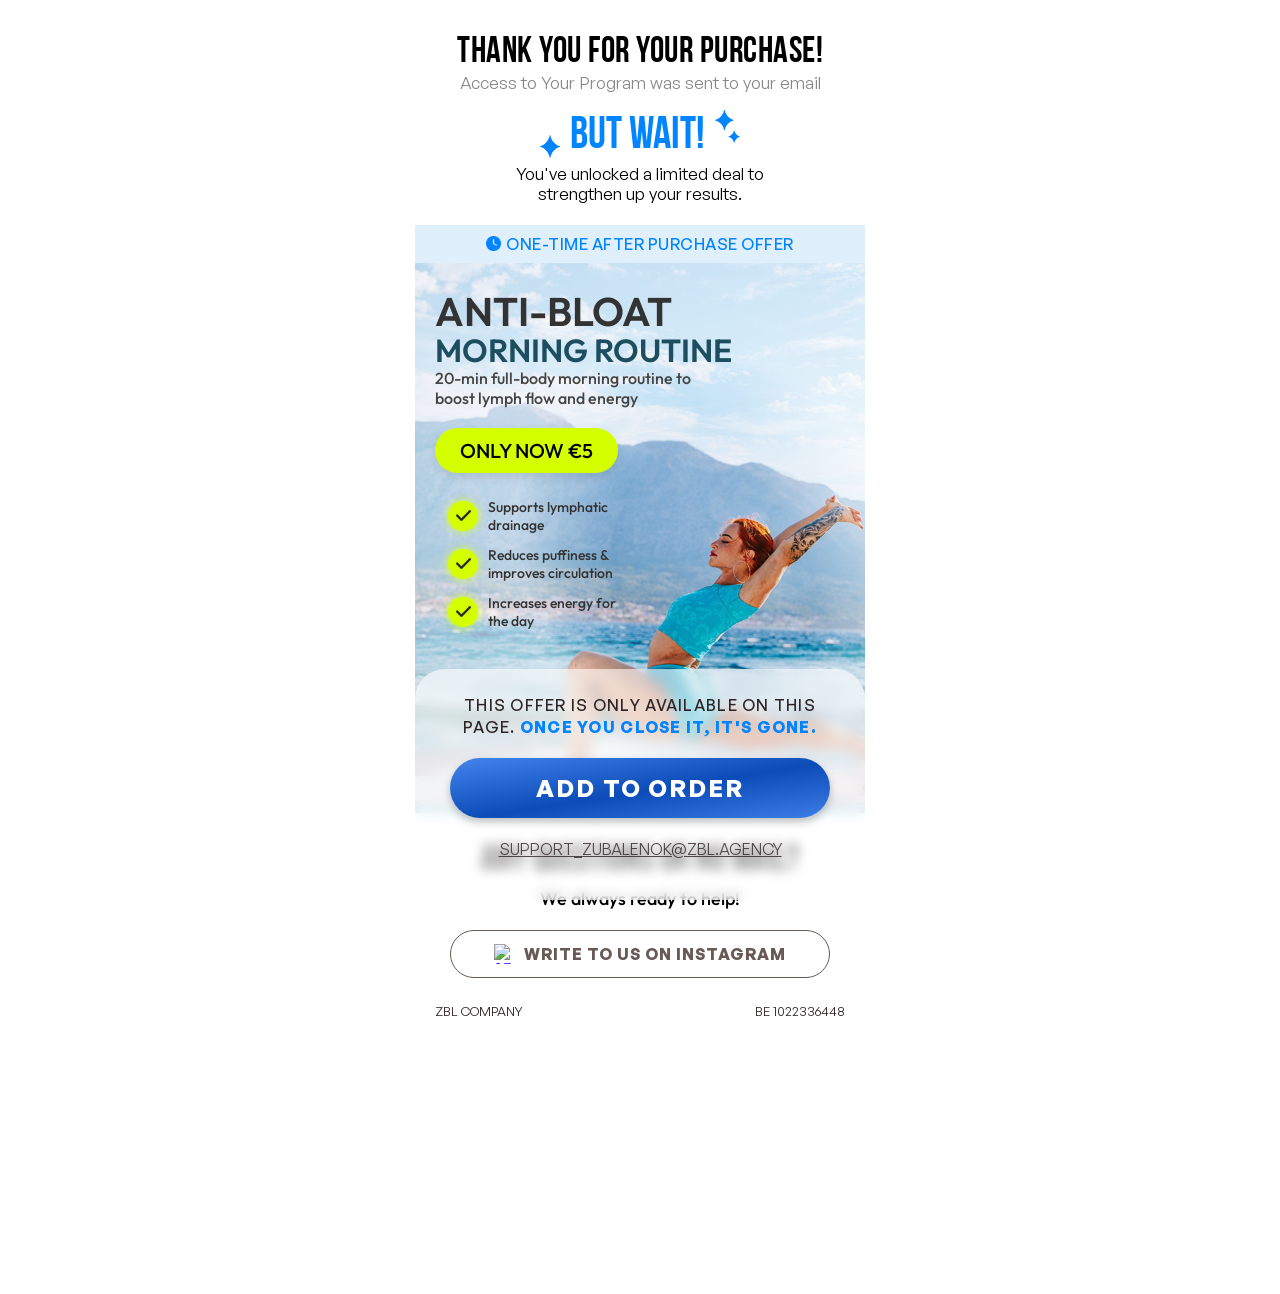
==== thankyoupage/index.html @ 268b9fd2 "first commit" ====
<!--https://zubalenok.online/shop/item/12729-->

<!DOCTYPE html>
<html lang="uk">
<head>

    <!-- Google tag (gtag.js) -->
    <!-- Google tag (gtag.js) -->
    <script async src="https://www.googletagmanager.com/gtag/js?id=G-XDG81WKR47"></script>
    <script>
        window.dataLayer = window.dataLayer || [];
        function gtag(){dataLayer.push(arguments);}
        gtag('js', new Date());

        gtag('config', 'G-XDG81WKR47');
    </script>
    <script>
        gtag('event', 'purchase', {
            transaction_id: 'T0001',
            value: 49.00,
            currency: 'EUR',
            items: [
                {
                    item_id: 'Summer',
                    item_name: 'Summer',
                    price: 49.00,
                    quantity: 1
                }
            ]
        });
    </script>


    <meta charset="UTF-8">
    <meta name="viewport" content="width=device-width, initial-scale=1.0">
    <title>THANK YOU</title>
    <link rel="stylesheet" href="css/fonts.css">
    <link rel="stylesheet" href="css/style.css">
    <link href="https://fonts.googleapis.com/css2?family=Inter:wght@400;700;900&display=swap" rel="stylesheet">
<style>

    .header {
        padding: 20px 10px 5px 10px;
    }
    @font-face {
        font-family: 'Outfit-Medium';
        src: url('./fonts/Outfit-Medium.ttf?v=2') format('truetype');
        font-style: normal;
        font-weight: 100 900;
    }
    @font-face {
        font-family: 'Outfit-Bold';
        src: url('./fonts/Outfit-SemiBold.ttf?v=2') format('truetype');
        font-style: normal;
        font-weight: 100 900;
    }

    @font-face {
        font-family: 'General-Sans';
        src: url('./fonts/GeneralSans-Variable.ttf?v=2') format('truetype');
        font-style: normal;
        font-weight: 100 900;
    }
    .urgency-text{
        font-size: 16px;
        font-weight: 500;
        letter-spacing: 0.08em;
        font-family: 'General-Sans', sans-serif !important;
        color: #2E2325;
    }
    .support-link{
        color: #2E2325;
    }

    .main-title{
        font-family: 'Outfit-Bold' !important;
        font-weight: 800;
        font-size: 40px;
        line-height: 90%;
    }
    .main-title span {
        font-family: 'Outfit-Bold' !important;
        font-weight: 500;
        font-size: 32px;
    }

    .urgency-text span{
        font-weight: 700;

    }

    .wait-badge{
        font-family: 'Bebas Neue';
        font-weight: 600;
        padding-top: 20px;
    }

    .add-btn {
        font-family: 'General-Sans', sans-serif !important;
    }
    .add-btn {
        width: 100%;
        max-width: 380px;
        margin: 0 auto 20px auto;
        padding: 14px;
        font-weight: 700;
        font-size: 24px;
        letter-spacing: 0.08em;
    }
    .add-btn{
        box-shadow: 0 4px 8px 0 rgba(0, 0, 0, 0.25);
        background: linear-gradient(171deg, #5797FF -18.27%, #0B4CB8 53.27%, #5797FF 124.81%);
        border-radius: 100px;
    }
    .support-link{
        font-size: 16px;
        font-family: 'General-Sans', sans-serif !important;
    }

    .footer {
        padding: 25px 20px 40px 20px;
        margin: 0 !important;
        background: #ffffff93;
        position: fixed;
        bottom: 0;
        max-width: 450px;
        width: 100%;
    }

    .header h1{
        font-family: 'Bebas Neue' !important;
        font-size: 36px;
        margin-top: 15px;
    }

    .deal-text{
        font-size: 17px;
        font-family: 'General-Sans', sans-serif !important;
    }

    .subtitle {
        color: #888;
        font-size: 17px;
        margin-bottom: 0px;
        font-family: 'General-Sans' !important;
    }

    .timer-bar{
        font-size: 16px;
        font-weight: 500;
        font-family: 'General-Sans' !important;
    }


.card {
    width: 100%;
    height: 230px; /* Приблизна пропорція з картинки */
    background-color: #fff;
    color: #ffffff;
    margin: 0 0 211px 0;
    padding: 30px 20px 240px 20px;
    box-sizing: border-box;
    display: flex;
    flex-direction: column;
    justify-content: space-between;
    align-items: center;
    text-align: center;
}

/* Заголовки */
h1 {
    font-family: 'Oswald', sans-serif; /* Вузький жирний шрифт */
    font-size: 32px;
    margin: 0;
    letter-spacing: 0.5px;
    text-transform: uppercase;
}

.card .subtitle {
    font-size: 18px;
    font-weight: 300;
    color: #000;
    font-family: 'Outfit-Medium' !important;
    margin: 8px 0 0 0;
}

footer{
    font-family: 'Outfit-Medium' !important;
}

/* Кнопка Instagram */
.instagram-btn {
    display: flex;
    align-items: center;
    justify-content: center;
    width: 100%;
    max-width: 380px;
    border: 1.5px solid #695A56; /* Колір рамки як на фото */
    border-radius: 50px;
    padding: 12px 0;
    margin-top: 20px;
    margin-bottom: 15px;
    text-decoration: none;
    transition: background 0.3s;
}

.instagram-btn:hover {
    background-color: rgba(217, 142, 94, 0.1);
}

.ig-icon {
    width: 20px;
    height: 20px;
    margin-right: 10px;
}
.description{
    font-family: 'Outfit-Medium' !important;
    margin: 0 0 20px 0;
}

.price-tag,
.benefits-list li{
    font-family: 'Outfit-Medium' !important;
}

.instagram-btn span {
    color: #695A56;
    font-weight: bold;
    font-size: 16px;
    letter-spacing: 1px;
    font-family: 'General-Sans';
}

/* Футер */
.card_footer {
    width: 100%;
    display: flex;
    justify-content: space-between;
    font-size: 13px;
    color: #2E2325; /* Сірий колір тексту внизу */
    margin-top: 10px;
    font-family: 'General-Sans' !important;
    font-weight: 400;
}

.company-name {
    text-transform: uppercase;
}

.card header h1{
    font-family: 'Bebas Neue' !important;
    font-size: 36px;
    color: #000;
}
@media (max-width: 430px) {

    .header {
        padding: 4.65vw 2.33vw 1.16vw 2.33vw; /* 20 10 5 10 */
    }

    .urgency-text{
        font-size: 3.72vw; /* 16px */
        letter-spacing: 0.08em;
    }

    .main-title{
        font-size: 9.30vw; /* 40px */
        line-height: 90%;
    }

    .main-title span {
        font-size: 7.44vw; /* 32px */
    }

    .wait-badge{
        padding-top: 4.65vw; /* 20px */
    }

    .add-btn {
        max-width: 88.37vw; /* 380px */
        margin: 0 auto 4.65vw auto; /* 20px */
        padding: 3.26vw; /* 14px */
        border-radius: 3.49vw; /* 15px */
        font-size: 5.58vw; /* 24px */
        letter-spacing: 0.08em;
    }

    .support-link{
        font-size: 3.72vw; /* 16px */
    }

    .footer {
        padding: 5.81vw 4.65vw 9.30vw 4.65vw; /* 25 20 40 20 */
        max-width: 104.65vw; /* 450px */
    }

    .header h1{
        font-size: 8.37vw; /* 36px */
        margin-top: 3.49vw; /* 15px */
    }

    .deal-text{
        font-size: 3.95vw; /* 17px */
    }

    .subtitle {
        font-size: 3.95vw; /* 17px */
        margin-bottom: 0;
    }

    .timer-bar{
        font-size: 3.72vw; /* 16px */
    }

    .card {
        width: 97.67vw; /* 420px */
        height: 53.49vw; /* 230px */
        margin: 0 auto 49.07vw auto; /* 211px */
        padding: 6.98vw 4.65vw 55.81vw 4.65vw; /* 30 20 240 20 */
    }

    h1 {
        font-size: 7.44vw; /* 32px */
        letter-spacing: 0.12vw; /* 0.5px */
    }

    .card .subtitle {
        font-size: 4.19vw; /* 18px */
        margin-top: 1.86vw; /* 8px */
    }

    .instagram-btn {
        max-width: 88.37vw; /* 380px */
        border-radius: 11.63vw; /* 50px */
        padding: 2.79vw 0; /* 12px */
        margin-top: 4.65vw; /* 20px */
        margin-bottom: 3.49vw; /* 15px */
    }

    .ig-icon {
        width: 4.65vw; /* 20px */
        height: 4.65vw; /* 20px */
        margin-right: 2.33vw; /* 10px */
    }

    .description{
        margin: 0 0 4.65vw 0; /* 20px */
    }

    .instagram-btn span {
        font-size: 3.72vw; /* 16px */
        letter-spacing: 0.23vw; /* 1px */
    }

    .card_footer {
        font-size: 3.02vw; /* 13px */
        margin-top: 2.33vw; /* 10px */
    }

    .card header h1{
        font-size: 8.37vw; /* 36px */
    }
}
</style>

  </head>
<body>
<div class="upsell-container">
    <header class="header">
        <h1>THANK YOU FOR YOUR PURCHASE!</h1>
        <p class="subtitle">Access to Your Program was sent to your email</p>

        <div class="wait-badge">
            <img src="./images/star.png" class="star" alt="">
            <span class="wait-text">BUT WAIT!</span>
            <img src="./images/stars.png" class="stars" alt="">
        </div>
        <p class="deal-text">You've unlocked a limited deal to <br> strengthen up your results.</p>
    </header>

    <div class="timer-bar">
        <img class="timer-bar-img" src="./images/time.png" alt=""> ONE-TIME AFTER PURCHASE OFFER
    </div>

    <main class="main-card">
        <div class="content-overlay">
            <h2 class="main-title">ANTI-BLOAT <br> <span>MORNING ROUTINE</span></h2>
            <p class="description">20-min full-body morning routine to boost lymph flow and energy</p>

            <button data-cta-name="go_to_payment" data-cta-url="https://mmoschool.online/shop/item/12890" class="price-tag">ONLY NOW <span>€5</span></button>

            <ul class="benefits-list">
                <li><span class="check"></span> Supports lymphatic<br>drainage</li>
                <li><span class="check"></span> Reduces puffiness &<br>improves circulation</li>
                <li><span class="check"></span> Increases energy for <br>the day</li>
            </ul>
        </div>
    </main>
    <div class="card">
        <header>
            <h1>ANY QUESTIONS OR NO MAIL?</h1>
            <p class="subtitle">We always ready to help!</p>
        </header>

        <a href="https://www.instagram.com/zubalenok.team" class="instagram-btn">
            <img src="https://upload.wikimedia.org/wikipedia/commons/a/a5/Instagram_icon.png" alt="IG" class="ig-icon">
            <span>WRITE TO US ON INSTAGRAM</span>
        </a>

        <div class="card_footer">
            <span class="company-name">ZBL COMPANY</span>
            <span class="reg-number">BE 1022336448</span>
        </div>
    </div>
    <footer class="footer">
        <p class="urgency-text">THIS OFFER IS ONLY AVAILABLE ON THIS <br>PAGE. <span>ONCE YOU CLOSE IT, IT'S GONE.</span></p>

        <button data-cta-name="go_to_payment" class="add-btn" data-cta-url="https://mmoschool.online/shop/item/12890" >ADD TO ORDER</button>

        <a href="mailto:SUPPORT_ZUBALENOK@ZBL.AGENCY" class="support-link">SUPPORT_ZUBALENOK@ZBL.AGENCY</a>
    </footer>
</div>

<script async src="https://zbl-crm.com/tracker.js" data-key="ak_live_1GvZZ6hwlSeomrqcfBVsYRGp"></script>
</body>
</html>
---- thankyoupage/css/fonts.css ----
@font-face {
    font-family: 'Bebas Neue';
    src: local('Bebas Neue Thin'), local('BebasNeue-Thin'), url('../fonts/bebasneuethin.woff2') format('woff2'), url('../fonts/bebasneuethin.woff') format('woff'), url('../fonts/bebasneuethin.ttf') format('truetype');
    font-weight: 100;
    font-style: normal;
}
@font-face {
    font-family: 'HalloWitch';
    src: local('HalloWitch'), local('HalloWitch'),  url('../fonts/HalloWitch.ttf') format('truetype');
    font-weight: 100;
    font-style: normal;
}
@font-face {
    font-family: 'Bebas Neue';
    src: local('Bebas Neue Light'), local('BebasNeue-Light'), url('../fonts/bebasneuelight.woff2') format('woff2'), url('../fonts/bebasneuelight.woff') format('woff'), url('../fonts/bebasneuelight.ttf') format('truetype');
    font-weight: 200;
    font-style: normal;
}
@font-face {
    font-family: 'Bebas Neue';
    src: local('Bebas Neue Book'), local('BebasNeueBook'), url('../fonts/bebasneuebook.woff2') format('woff2'), url('../fonts/bebasneuebook.woff') format('woff'), url('../fonts/bebasneuebook.ttf') format('truetype');
    font-weight: 300;
    font-style: normal;
}
@font-face {
    font-family: 'Bebas Neue';
    src: local('Bebas Neue Regular'), local('BebasNeueRegular'), url('../fonts/bebasneueregular.woff2') format('woff2'), url('../fonts/bebasneueregular.woff') format('woff'), url('../fonts/bebasneueregular.ttf') format('truetype');
    font-weight: 400;
    font-style: normal;
}
@font-face {
    font-family: 'Bebas Neue';
    src: local('Bebas Neue Bold'), local('BebasNeueBold'), url('../fonts/bebasneuebold.woff2') format('woff2'), url('../fonts/bebasneuebold.woff') format('woff'), url('../fonts/bebasneuebold.ttf') format('truetype');
    font-weight: 700;
    font-style: normal;
}
/* cyrillic-ext */
@font-face {
    font-family: 'Manrope';
    font-style: normal;
    font-weight: 400;
    font-display: swap;
    src: url(../fonts/cyrillicext400.woff2) format('woff2');
    unicode-range: U+0460-052F, U+1C80-1C88, U+20B4, U+2DE0-2DFF, U+A640-A69F, U+FE2E-FE2F;
  }
  /* cyrillic */
  @font-face {
    font-family: 'Manrope';
    font-style: normal;
    font-weight: 400;
    font-display: swap;
    src: url(../fonts/cyrillic400.woff2) format('woff2'), url('../fonts/Manrope-Regular.ttf') format('truetype');
    unicode-range: U+0301, U+0400-045F, U+0490-0491, U+04B0-04B1, U+2116;
  }

  /* latin-ext */
  @font-face {
    font-family: 'Manrope';
    font-style: normal;
    font-weight: 400;
    font-display: swap;
    src: url(../fonts/latinext400.woff2) format('woff2');
    unicode-range: U+0100-02AF, U+0304, U+0308, U+0329, U+1E00-1E9F, U+1EF2-1EFF, U+2020, U+20A0-20AB, U+20AD-20C0, U+2113, U+2C60-2C7F, U+A720-A7FF;
  }
  /* latin */
  @font-face {
    font-family: 'Manrope';
    font-style: normal;
    font-weight: 400;
    font-display: swap;
    src: url(../fonts/latin400.woff2) format('woff2'), url('../fonts/Manrope-Regular.ttf') format('truetype');
    unicode-range: U+0000-00FF, U+0131, U+0152-0153, U+02BB-02BC, U+02C6, U+02DA, U+02DC, U+0304, U+0308, U+0329, U+2000-206F, U+2074, U+20AC, U+2122, U+2191, U+2193, U+2212, U+2215, U+FEFF, U+FFFD;
  }
  /* cyrillic-ext */
  @font-face {
    font-family: 'Manrope';
    font-style: normal;
    font-weight: 500;
    font-display: swap;
    src: url(../fonts/cyrext500.woff2) format('woff2');
    unicode-range: U+0460-052F, U+1C80-1C88, U+20B4, U+2DE0-2DFF, U+A640-A69F, U+FE2E-FE2F;
  }
  /* cyrillic */
  @font-face {
    font-family: 'Manrope';
    font-style: normal;
    font-weight: 500;
    font-display: swap;
    src: url(../fonts/cyr500.woff2) format('woff2'), url('../fonts/Manrope-Medium.ttf') format('truetype');
    unicode-range: U+0301, U+0400-045F, U+0490-0491, U+04B0-04B1, U+2116;
  }
 
  /* latin-ext */
  @font-face {
    font-family: 'Manrope';
    font-style: normal;
    font-weight: 500;
    font-display: swap;
    src: url(../fonts/latinext500.woff2) format('woff2');
    unicode-range: U+0100-02AF, U+0304, U+0308, U+0329, U+1E00-1E9F, U+1EF2-1EFF, U+2020, U+20A0-20AB, U+20AD-20C0, U+2113, U+2C60-2C7F, U+A720-A7FF;
  }
  /* latin */
  @font-face {
    font-family: 'Manrope';
    font-style: normal;
    font-weight: 500;
    font-display: swap;
    src: url(../fonts/latin500.woff2) format('woff2'), url('../fonts/Manrope-Medium.ttf') format('truetype');
    unicode-range: U+0000-00FF, U+0131, U+0152-0153, U+02BB-02BC, U+02C6, U+02DA, U+02DC, U+0304, U+0308, U+0329, U+2000-206F, U+2074, U+20AC, U+2122, U+2191, U+2193, U+2212, U+2215, U+FEFF, U+FFFD;
  }
  /* cyrillic-ext */
  @font-face {
    font-family: 'Manrope';
    font-style: normal;
    font-weight: 600;
    font-display: swap;
    src: url(../fonts/cyrext600.woff2) format('woff2');
    unicode-range: U+0460-052F, U+1C80-1C88, U+20B4, U+2DE0-2DFF, U+A640-A69F, U+FE2E-FE2F;
  }
  /* cyrillic */
  @font-face {
    font-family: 'Manrope';
    font-style: normal;
    font-weight: 600;
    font-display: swap;
    src: url(../fonts/cyr600.woff2) format('woff2'), url('../fonts/Manrope-SemiBold.ttf') format('truetype');
    unicode-range: U+0301, U+0400-045F, U+0490-0491, U+04B0-04B1, U+2116;
  }
 
  /* latin-ext */
  @font-face {
    font-family: 'Manrope';
    font-style: normal;
    font-weight: 600;
    font-display: swap;
    src: url(../fonts/latinext600.woff2) format('woff2');
    unicode-range: U+0100-02AF, U+0304, U+0308, U+0329, U+1E00-1E9F, U+1EF2-1EFF, U+2020, U+20A0-20AB, U+20AD-20C0, U+2113, U+2C60-2C7F, U+A720-A7FF;
  }
  /* latin */
  @font-face {
    font-family: 'Manrope';
    font-style: normal;
    font-weight: 600;
    font-display: swap;
    src: url(../fonts/latin600.woff2) format('woff2'), url('../fonts/Manrope-SemiBold.ttf') format('truetype');
    unicode-range: U+0000-00FF, U+0131, U+0152-0153, U+02BB-02BC, U+02C6, U+02DA, U+02DC, U+0304, U+0308, U+0329, U+2000-206F, U+2074, U+20AC, U+2122, U+2191, U+2193, U+2212, U+2215, U+FEFF, U+FFFD;
  }
  /* cyrillic-ext */
  @font-face {
    font-family: 'Manrope';
    font-style: normal;
    font-weight: 700;
    font-display: swap;
    src: url(../fonts/cyrext700.woff2) format('woff2');
    unicode-range: U+0460-052F, U+1C80-1C88, U+20B4, U+2DE0-2DFF, U+A640-A69F, U+FE2E-FE2F;
  }
  /* cyrillic */
  @font-face {
    font-family: 'Manrope';
    font-style: normal;
    font-weight: 700;
    font-display: swap;
    src: url(../fonts/cyr700.woff2) format('woff2'), url('../fonts/Manrope-Bold.ttf') format('truetype');
    unicode-range: U+0301, U+0400-045F, U+0490-0491, U+04B0-04B1, U+2116;
  }

  /* latin-ext */
  @font-face {
    font-family: 'Manrope';
    font-style: normal;
    font-weight: 700;
    font-display: swap;
    src: url(../fonts/latin-ext700.woff2) format('woff2');
    unicode-range: U+0100-02AF, U+0304, U+0308, U+0329, U+1E00-1E9F, U+1EF2-1EFF, U+2020, U+20A0-20AB, U+20AD-20C0, U+2113, U+2C60-2C7F, U+A720-A7FF;
  }
  /* latin */
  @font-face {
    font-family: 'Manrope';
    font-style: normal;
    font-weight: 700;
    font-display: swap;
    src: url(../fonts/latin700.woff2) format('woff2'), url('../fonts/Manrope-Bold.ttf') format('truetype');
    unicode-range: U+0000-00FF, U+0131, U+0152-0153, U+02BB-02BC, U+02C6, U+02DA, U+02DC, U+0304, U+0308, U+0329, U+2000-206F, U+2074, U+20AC, U+2122, U+2191, U+2193, U+2212, U+2215, U+FEFF, U+FFFD;
  }
  @font-face {
    font-family: 'Helvetica Neue';
    src: local('Helvetica Neue Light'), local('Helvetica-Neue-Light'),
        url('../fonts/HelveticaNeueCyr-Light.woff2') format('woff2'),
        url('../fonts/HelveticaNeueCyr-Light.woff') format('woff'),
        url('../fonts/HelveticaNeueCyr-Light.ttf') format('truetype');
    font-weight: 300;
    font-style: normal;
  }
  @font-face {
    font-family: 'Helvetica Neue';
    src: local('Helvetica Neue Roman'), local('Helvetica-Neue-Roman'),
        url('../fonts/HelveticaNeueCyr-Roman.woff2') format('woff2'),
        url('../fonts/HelveticaNeueCyr-Roman.woff') format('woff'),
        url('../fonts/HelveticaNeueCyr-Roman.ttf') format('truetype');
    font-weight: 400;
    font-style: normal;
  }

  @font-face {
    font-family: 'SONGER Condensed';
    src: local('SONGER Condensed'), local('SONGERCondensed') url('../fonts/SONGERCondensed.woff2') format('woff2'), url('../fonts/SONGERCondensed.woff') format('woff');
    font-weight: 400;
    font-style: normal;
  }

  @font-face {
    font-family: 'League Gothic';
    src: url('../fonts/LeagueGothic-Regular.ttf') format('truetype');
    font-weight: normal;
    font-style: normal;
    font-display: swap;
}
---- thankyoupage/css/style.css ----
:root {
    --pink: #0084FF;
    --light-pink: #DFEFFB;
    --dark-blue: #1d4e5f;
    --lime: #d4ff00;
    --text-dark: #333;
}

* {
    box-sizing: border-box;
    margin: 0;
    padding: 0;

}

body{
    background-color: #fff;
}

h1,
h2,
h3,
h4,
h5,
p{
    font-family: 'Inter', sans-serif !important;
}

@font-face {
    font-family: 'League Gothic';
    src: url('../fonts/LeagueGothic-Regular.ttf') format('truetype');
    font-weight: normal;
    font-style: normal;
    font-display: swap;
}

.upsell-container {
    width: 100%;
    max-width: 500px;
    text-align: center;
    position: relative;
    max-width: 450px;
    width: 100%;
    margin: 0 auto;
    background-position: top center;
}

.star{
    width: 20px;
    margin-bottom: -20px;
}

.stars{
    width: 25px;
    margin-top: -20px;
}

/* Header */
.header {
    padding: 20px 10px;
}

.header h1 {
    font-size: 34px;
    font-weight: 900;
    letter-spacing: 0.5px;
    font-family: 'League Gothic' !important;
    color: #000;
}

.subtitle {
    color: #000;
    font-size: 14px;
    margin-bottom: 15px;
}

.wait-badge {
    color: var(--pink);
    font-size: 45px;
    padding-top: 10px;
    font-weight: 500;
    font-family: 'League Gothic';
    display: flex;
    justify-content: center;
    align-items: center;
    gap: 10px;
}

.deal-text {
    font-size: 16px;
    padding: 0 40px;
    margin-top: 5px;
    line-height: 1.2;
    color: #000;
}

/* Timer Bar */
.timer-bar {
    background-color: var(--light-pink);
    font-family: 'Inter', sans-serif !important;
    color: #0084FF;
    font-weight: 700;
    font-size: 13px;
    padding: 8px;
    margin-top: 15px;
    letter-spacing: 0.5px;
    display: flex;
    align-items: center;
    justify-content: center;
    gap: 5px;
}

.timer-bar-img{
    width: 15px;
}

/* Main Card Section */
.main-card {
    position: relative;
    height: 550px;
    background: url('../images/fon-2.png') center/cover no-repeat; /* Потрібно вставити фото з жінкою */
    background-color: #add8e6; /* Тимчасовий колір */
    text-align: left;
    display: flex;
    flex-direction: column;
    justify-content: flex-start;
    padding: 30px 20px;
}

.main-title {
    font-size: 36px;
    font-weight: 900;
    color: #333;
    line-height: 1;
}

.main-title span {
    color: var(--dark-blue);
}

.description {
    font-size: 16px;
    font-weight: 600;
    margin: 15px 0;
    max-width: 280px;
    color: #444;
}

.price-tag {
    background-color: var(--lime);
    display: inline-block;
    font-family: 'Inter', sans-serif !important;
    padding: 10px 25px;
    border-radius: 50px;
    font-weight: 400;
    font-size: 20px;
    margin-bottom: 25px;
    box-shadow: 0 4px 10px rgba(0,0,0,0.1);
    cursor: pointer;
    border: none;
}

.price-tag span{
    font-weight: 700;
}

.benefits-list {
    list-style: none;
}

.benefits-list li {
    display: flex;
    align-items: center;
    font-family: 'Inter', sans-serif !important;
    margin-bottom: 12px;
    font-weight: 400;
    font-size: 14px;
    padding-left: 13px;
    color: #333;
}

.check {
    width: 30px;
    height: 30px;
    border-radius: 50%;
    margin-right: 10px;
    background-image: url(../images/check.png);
    background-repeat: no-repeat;
    box-shadow: 0 0 9px 0 #dcff31;
    background-position: center;
    background-size: 50%;
    background-color: #d4ff00;
}

/* Footer */
.footer {
    padding: 20px;
    background: #000000a6;
    border-radius: 30px 30px 0 0;
    margin-top: -167px;
    position: relative;
    backdrop-filter: blur(6px);
}

.urgency-text {
    font-size: 16px;
    font-weight: 700;
    margin-bottom: 20px;
    text-transform: uppercase;
    color: #fff;
}

.urgency-text span {
    color: var(--pink);
}

.add-btn {
    background-color: var(--pink);
    color: white;
    text-decoration: none;
    width: 100%;
    border: none;
    display: block;
    font-family: 'Inter', sans-serif !important;
    padding: 18px;
    border-radius: 50px;
    font-size: 22px;
    font-weight: 900;
    cursor: pointer;
    transition: transform 0.2s;
    margin-bottom: 20px;
}

.add-btn:active {
    transform: scale(0.98);
}

.support-link {
    font-size: 17px;
    color: #fff;
    text-decoration: underline;
    font-family: 'Inter', sans-serif !important;
    opacity: 0.8;
}
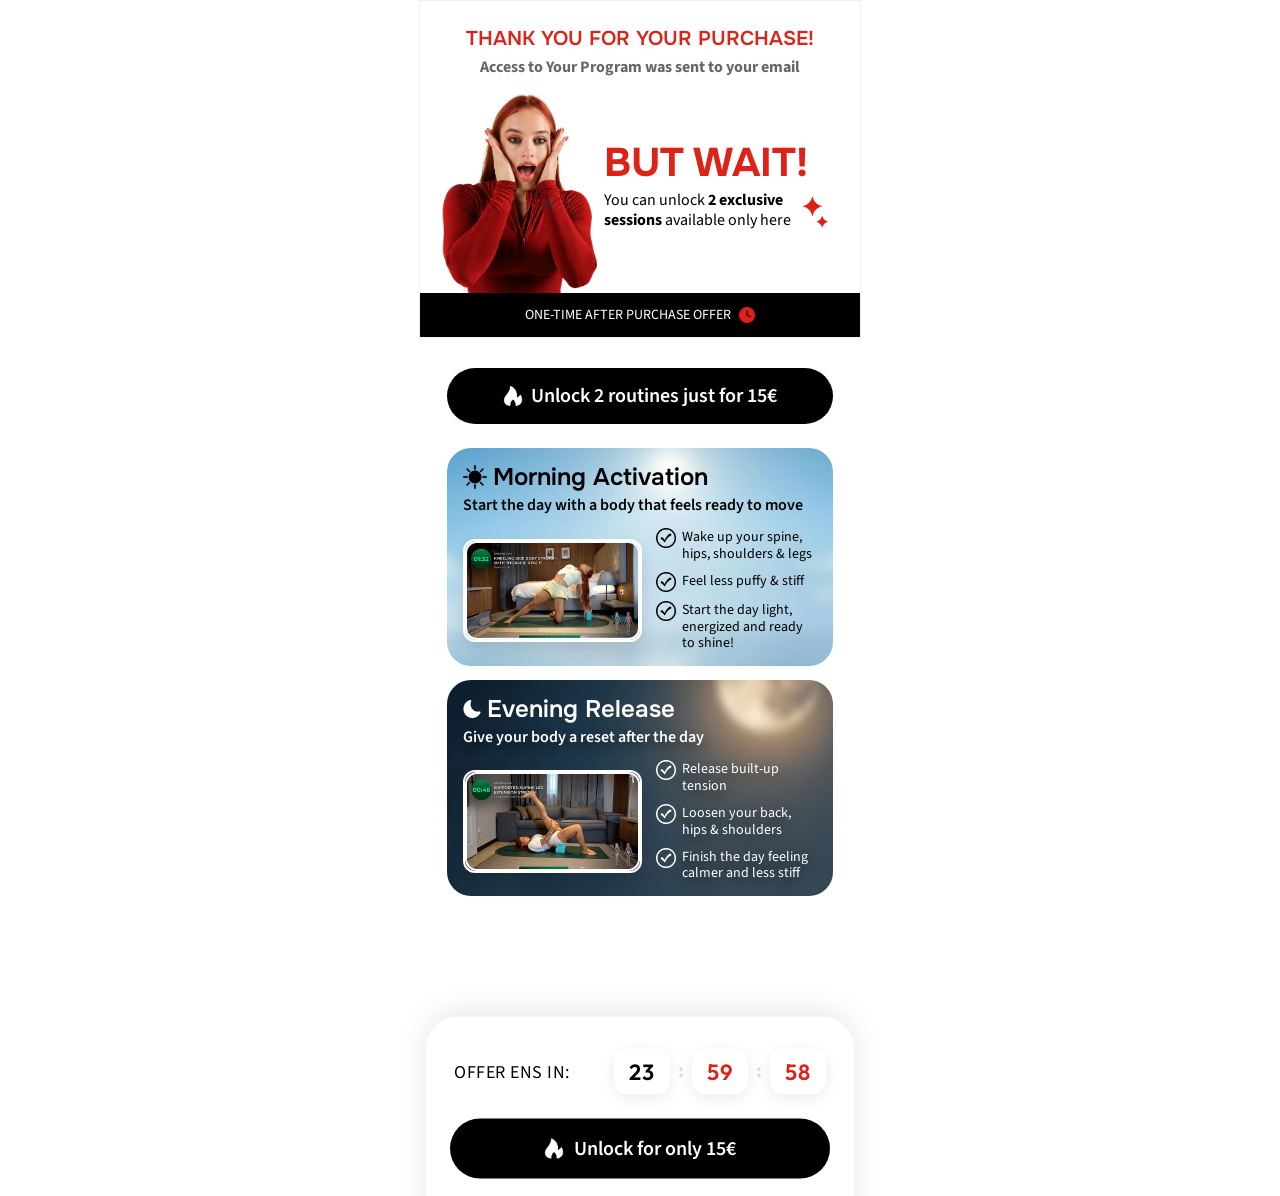
==== commit d3e0718f: "fd" ====
--- a/thankyoupage/index.html
+++ b/thankyoupage/index.html
@@ -1,11 +1,10 @@
-<!--https://zubalenok.online/shop/item/12729-->
+
 
 <!DOCTYPE html>
 <html lang="uk">
 <head>
 
-    <!-- Google tag (gtag.js) -->
-    <!-- Google tag (gtag.js) -->
+
     <script async src="https://www.googletagmanager.com/gtag/js?id=G-XDG81WKR47"></script>
     <script>
         window.dataLayer = window.dataLayer || [];
@@ -34,393 +33,193 @@
     <meta charset="UTF-8">
     <meta name="viewport" content="width=device-width, initial-scale=1.0">
     <title>THANK YOU</title>
-    <link rel="stylesheet" href="css/fonts.css">
-    <link rel="stylesheet" href="css/style.css">
+    <link rel="stylesheet" href="./css/ap.css">
     <link href="https://fonts.googleapis.com/css2?family=Inter:wght@400;700;900&display=swap" rel="stylesheet">
-<style>
-
-    .header {
-        padding: 20px 10px 5px 10px;
+    <link rel="preconnect" href="https://fonts.googleapis.com">
+    <link rel="preconnect" href="https://fonts.gstatic.com" crossorigin>
+    <link href="https://fonts.googleapis.com/css2?family=Aclonica&family=Kalam&family=League+Gothic&family=Outfit:wght@600;700&family=Righteous&family=Source+Sans+3:ital,wght@0,400;0,500;0,600;0,700;0,800;1,400;1,500;1,600;1,700&display=swap" rel="stylesheet">
+  
+
+</head>
+<body>
+<div class="promo-container">
+    <h2 class="promo-title">Thank you for your purchase!</h2>
+    <p class="promo-subtitle">Access to Your Program was sent to your email</p>
+    
+    <div class="promo-body">
+        <div class="promo-image">
+            <img src="./images/img4.webp" alt="Surprised Woman">
+        </div>
+        
+        <div class="promo-content">
+            <h1 class="promo-alert">BUT WAIT!</h1>
+            <p class="promo-desc">
+                You can unlock <strong>2 exclusive sessions</strong> available only here
+            </p>
+            <img class="promo-stars" src="./images/img6.webp" alt="Stars icon">
+        </div>
+    </div>
+
+    <div class="promo-footer">
+        <span>ONE-TIME AFTER PURCHASE OFFER</span>
+        <img src="./images/time.png" alt="Clock icon">
+    </div>
+</div>
+
+<div class="routines-container">
+
+    <a href="#" class="btn-unlock">
+        <img src="./images/img12.webp" alt="Fire icon" class="icon-fire">
+        <span>Unlock 2 routines just for 15€</span>
+    </a>
+
+    <div class="cards-wrapper">
+
+        <div class="routine-card morning-card">
+            <div class="card-header">
+                <div class="card-title-wrap">
+                    <img src="./images/img8.webp" alt="Sun icon" class="icon-sun">
+                    <h3 class="card-title">Morning Activation</h3>
+                </div>
+                <p class="card-subtitle">Start the day with a body that feels ready to move</p>
+            </div>
+            
+            <div class="card-body">
+                <img src="./images/img2.webp" alt="Morning Routine Video" class="routine-thumb">
+                <ul class="routine-features">
+                    <li>
+                        <img src="./images/img9.webp" alt="Check" class="icon-check">
+                        <span>Wake up your spine, hips, shoulders & legs</span>
+                    </li>
+                    <li>
+                        <img src="./images/img9.webp" alt="Check" class="icon-check">
+                        <span>Feel less puffy & stiff</span>
+                    </li>
+                    <li>
+                        <img src="./images/img9.webp" alt="Check" class="icon-check">
+                        <span>Start the day light, energized and ready to shine!</span>
+                    </li>
+                </ul>
+            </div>
+        </div>
+
+
+        <div class="routine-card evening-card">
+            <div class="card-header">
+                <div class="card-title-wrap">
+                    <img src="./images/img10.webp" alt="Moon icon" class="icon-moon">
+                    <h3 class="card-title">Evening Release</h3>
+                </div>
+                <p class="card-subtitle">Give your body a reset after the day</p>
+            </div>
+            
+            <div class="card-body">
+                <img src="./images/img3.webp" alt="Evening Routine Video" class="routine-thumb">
+                <ul class="routine-features">
+                    <li>
+                        <img src="./images/img11.webp" alt="Check" class="icon-check">
+                        <span>Release built-up tension</span>
+                    </li>
+                    <li>
+                        <img src="./images/img11.webp" alt="Check" class="icon-check">
+                        <span>Loosen your back, hips & shoulders</span>
+                    </li>
+                    <li>
+                        <img src="./images/img11.webp" alt="Check" class="icon-check">
+                        <span>Finish the day feeling calmer and less stiff</span>
+                    </li>
+                </ul>
+            </div>
+        </div>
+    </div>
+
+<div id="footer-bg" class="sticky-footer">
+    <div class="timer-row">
+        <div class="timer-label">OFFER ENS IN:</div>
+        <div class="timer-group">
+            <div class="timer-box">
+                <span class="timer-val val-hours">00</span>
+            </div>
+            <div class="timer-colon">:</div>
+            <div class="timer-box">
+                <span class="timer-val val-minutes">29</span>
+            </div>
+            <div class="timer-colon">:</div>
+            <div class="timer-box">
+                <span class="timer-val val-seconds">55</span>
+            </div>
+        </div>
+    </div>
+    
+    <a href="#" class="btn-unlock-footer">
+        <img src="./images/img7.webp" alt="Fire icon" class="btn-icon">
+        <span>Unlock for only 15€</span>
+    </a>
+    
+    <a href="mailto:SUPPORT_ZUBALENOK@ZBL.AGENCY" class="support-link">SUPPORT_ZUBALENOK@ZBL.AGENCY</a>
+</div>
+</div>
+<script defer>
+document.addEventListener('DOMContentLoaded', () => {
+    
+    // 1. Поява при скролі
+    const footer = document.getElementById('footer-bg');
+    if (footer) {
+        window.addEventListener('scroll', () => {
+            if (window.scrollY >= 50) {
+                footer.classList.add('active');
+            } else {
+                footer.classList.remove('active');
+            }
+        });
     }
-    @font-face {
-        font-family: 'Outfit-Medium';
-        src: url('./fonts/Outfit-Medium.ttf?v=2') format('truetype');
-        font-style: normal;
-        font-weight: 100 900;
+
+    // 2. Логіка таймера
+    function start24hTimer(containerSelector, itemSelector, storageKey) {
+        const container = document.querySelector(containerSelector);
+        if (!container) return;
+
+        const values = container.querySelectorAll(itemSelector);
+        if (values.length < 3) return;
+
+        const TOTAL_TIME = 24 * 60 * 60 * 1000;
+        let startTime = localStorage.getItem(storageKey);
+
+        if (!startTime) {
+            startTime = Date.now();
+            localStorage.setItem(storageKey, startTime);
+        } else {
+            startTime = parseInt(startTime, 10);
+        }
+
+        function updateTimer() {
+            const now = Date.now();
+            let elapsed = now - startTime;
+
+            if (elapsed >= TOTAL_TIME || elapsed < 0) {
+                startTime = now;
+                localStorage.setItem(storageKey, startTime);
+                elapsed = 0;
+            }
+
+            const remaining = TOTAL_TIME - elapsed;
+
+            const hours = Math.floor(remaining / 3600000);
+            const minutes = Math.floor((remaining % 3600000) / 60000);
+            const seconds = Math.floor((remaining % 60000) / 1000);
+
+            values[0].textContent = String(hours).padStart(2, "0");
+            values[1].textContent = String(minutes).padStart(2, "0");
+            values[2].textContent = String(seconds).padStart(2, "0");
+        }
+
+        updateTimer();
+        setInterval(updateTimer, 1000);
     }
-    @font-face {
-        font-family: 'Outfit-Bold';
-        src: url('./fonts/Outfit-SemiBold.ttf?v=2') format('truetype');
-        font-style: normal;
-        font-weight: 100 900;
-    }
-
-    @font-face {
-        font-family: 'General-Sans';
-        src: url('./fonts/GeneralSans-Variable.ttf?v=2') format('truetype');
-        font-style: normal;
-        font-weight: 100 900;
-    }
-    .urgency-text{
-        font-size: 16px;
-        font-weight: 500;
-        letter-spacing: 0.08em;
-        font-family: 'General-Sans', sans-serif !important;
-        color: #2E2325;
-    }
-    .support-link{
-        color: #2E2325;
-    }
-
-    .main-title{
-        font-family: 'Outfit-Bold' !important;
-        font-weight: 800;
-        font-size: 40px;
-        line-height: 90%;
-    }
-    .main-title span {
-        font-family: 'Outfit-Bold' !important;
-        font-weight: 500;
-        font-size: 32px;
-    }
-
-    .urgency-text span{
-        font-weight: 700;
-
-    }
-
-    .wait-badge{
-        font-family: 'Bebas Neue';
-        font-weight: 600;
-        padding-top: 20px;
-    }
-
-    .add-btn {
-        font-family: 'General-Sans', sans-serif !important;
-    }
-    .add-btn {
-        width: 100%;
-        max-width: 380px;
-        margin: 0 auto 20px auto;
-        padding: 14px;
-        font-weight: 700;
-        font-size: 24px;
-        letter-spacing: 0.08em;
-    }
-    .add-btn{
-        box-shadow: 0 4px 8px 0 rgba(0, 0, 0, 0.25);
-        background: linear-gradient(171deg, #5797FF -18.27%, #0B4CB8 53.27%, #5797FF 124.81%);
-        border-radius: 100px;
-    }
-    .support-link{
-        font-size: 16px;
-        font-family: 'General-Sans', sans-serif !important;
-    }
-
-    .footer {
-        padding: 25px 20px 40px 20px;
-        margin: 0 !important;
-        background: #ffffff93;
-        position: fixed;
-        bottom: 0;
-        max-width: 450px;
-        width: 100%;
-    }
-
-    .header h1{
-        font-family: 'Bebas Neue' !important;
-        font-size: 36px;
-        margin-top: 15px;
-    }
-
-    .deal-text{
-        font-size: 17px;
-        font-family: 'General-Sans', sans-serif !important;
-    }
-
-    .subtitle {
-        color: #888;
-        font-size: 17px;
-        margin-bottom: 0px;
-        font-family: 'General-Sans' !important;
-    }
-
-    .timer-bar{
-        font-size: 16px;
-        font-weight: 500;
-        font-family: 'General-Sans' !important;
-    }
-
-
-.card {
-    width: 100%;
-    height: 230px; /* Приблизна пропорція з картинки */
-    background-color: #fff;
-    color: #ffffff;
-    margin: 0 0 211px 0;
-    padding: 30px 20px 240px 20px;
-    box-sizing: border-box;
-    display: flex;
-    flex-direction: column;
-    justify-content: space-between;
-    align-items: center;
-    text-align: center;
-}
-
-/* Заголовки */
-h1 {
-    font-family: 'Oswald', sans-serif; /* Вузький жирний шрифт */
-    font-size: 32px;
-    margin: 0;
-    letter-spacing: 0.5px;
-    text-transform: uppercase;
-}
-
-.card .subtitle {
-    font-size: 18px;
-    font-weight: 300;
-    color: #000;
-    font-family: 'Outfit-Medium' !important;
-    margin: 8px 0 0 0;
-}
-
-footer{
-    font-family: 'Outfit-Medium' !important;
-}
-
-/* Кнопка Instagram */
-.instagram-btn {
-    display: flex;
-    align-items: center;
-    justify-content: center;
-    width: 100%;
-    max-width: 380px;
-    border: 1.5px solid #695A56; /* Колір рамки як на фото */
-    border-radius: 50px;
-    padding: 12px 0;
-    margin-top: 20px;
-    margin-bottom: 15px;
-    text-decoration: none;
-    transition: background 0.3s;
-}
-
-.instagram-btn:hover {
-    background-color: rgba(217, 142, 94, 0.1);
-}
-
-.ig-icon {
-    width: 20px;
-    height: 20px;
-    margin-right: 10px;
-}
-.description{
-    font-family: 'Outfit-Medium' !important;
-    margin: 0 0 20px 0;
-}
-
-.price-tag,
-.benefits-list li{
-    font-family: 'Outfit-Medium' !important;
-}
-
-.instagram-btn span {
-    color: #695A56;
-    font-weight: bold;
-    font-size: 16px;
-    letter-spacing: 1px;
-    font-family: 'General-Sans';
-}
-
-/* Футер */
-.card_footer {
-    width: 100%;
-    display: flex;
-    justify-content: space-between;
-    font-size: 13px;
-    color: #2E2325; /* Сірий колір тексту внизу */
-    margin-top: 10px;
-    font-family: 'General-Sans' !important;
-    font-weight: 400;
-}
-
-.company-name {
-    text-transform: uppercase;
-}
-
-.card header h1{
-    font-family: 'Bebas Neue' !important;
-    font-size: 36px;
-    color: #000;
-}
-@media (max-width: 430px) {
-
-    .header {
-        padding: 4.65vw 2.33vw 1.16vw 2.33vw; /* 20 10 5 10 */
-    }
-
-    .urgency-text{
-        font-size: 3.72vw; /* 16px */
-        letter-spacing: 0.08em;
-    }
-
-    .main-title{
-        font-size: 9.30vw; /* 40px */
-        line-height: 90%;
-    }
-
-    .main-title span {
-        font-size: 7.44vw; /* 32px */
-    }
-
-    .wait-badge{
-        padding-top: 4.65vw; /* 20px */
-    }
-
-    .add-btn {
-        max-width: 88.37vw; /* 380px */
-        margin: 0 auto 4.65vw auto; /* 20px */
-        padding: 3.26vw; /* 14px */
-        border-radius: 3.49vw; /* 15px */
-        font-size: 5.58vw; /* 24px */
-        letter-spacing: 0.08em;
-    }
-
-    .support-link{
-        font-size: 3.72vw; /* 16px */
-    }
-
-    .footer {
-        padding: 5.81vw 4.65vw 9.30vw 4.65vw; /* 25 20 40 20 */
-        max-width: 104.65vw; /* 450px */
-    }
-
-    .header h1{
-        font-size: 8.37vw; /* 36px */
-        margin-top: 3.49vw; /* 15px */
-    }
-
-    .deal-text{
-        font-size: 3.95vw; /* 17px */
-    }
-
-    .subtitle {
-        font-size: 3.95vw; /* 17px */
-        margin-bottom: 0;
-    }
-
-    .timer-bar{
-        font-size: 3.72vw; /* 16px */
-    }
-
-    .card {
-        width: 97.67vw; /* 420px */
-        height: 53.49vw; /* 230px */
-        margin: 0 auto 49.07vw auto; /* 211px */
-        padding: 6.98vw 4.65vw 55.81vw 4.65vw; /* 30 20 240 20 */
-    }
-
-    h1 {
-        font-size: 7.44vw; /* 32px */
-        letter-spacing: 0.12vw; /* 0.5px */
-    }
-
-    .card .subtitle {
-        font-size: 4.19vw; /* 18px */
-        margin-top: 1.86vw; /* 8px */
-    }
-
-    .instagram-btn {
-        max-width: 88.37vw; /* 380px */
-        border-radius: 11.63vw; /* 50px */
-        padding: 2.79vw 0; /* 12px */
-        margin-top: 4.65vw; /* 20px */
-        margin-bottom: 3.49vw; /* 15px */
-    }
-
-    .ig-icon {
-        width: 4.65vw; /* 20px */
-        height: 4.65vw; /* 20px */
-        margin-right: 2.33vw; /* 10px */
-    }
-
-    .description{
-        margin: 0 0 4.65vw 0; /* 20px */
-    }
-
-    .instagram-btn span {
-        font-size: 3.72vw; /* 16px */
-        letter-spacing: 0.23vw; /* 1px */
-    }
-
-    .card_footer {
-        font-size: 3.02vw; /* 13px */
-        margin-top: 2.33vw; /* 10px */
-    }
-
-    .card header h1{
-        font-size: 8.37vw; /* 36px */
-    }
-}
-</style>
-
-  </head>
-<body>
-<div class="upsell-container">
-    <header class="header">
-        <h1>THANK YOU FOR YOUR PURCHASE!</h1>
-        <p class="subtitle">Access to Your Program was sent to your email</p>
-
-        <div class="wait-badge">
-            <img src="./images/star.png" class="star" alt="">
-            <span class="wait-text">BUT WAIT!</span>
-            <img src="./images/stars.png" class="stars" alt="">
-        </div>
-        <p class="deal-text">You've unlocked a limited deal to <br> strengthen up your results.</p>
-    </header>
-
-    <div class="timer-bar">
-        <img class="timer-bar-img" src="./images/time.png" alt=""> ONE-TIME AFTER PURCHASE OFFER
-    </div>
-
-    <main class="main-card">
-        <div class="content-overlay">
-            <h2 class="main-title">ANTI-BLOAT <br> <span>MORNING ROUTINE</span></h2>
-            <p class="description">20-min full-body morning routine to boost lymph flow and energy</p>
-
-            <button data-cta-name="go_to_payment" data-cta-url="https://mmoschool.online/shop/item/12890" class="price-tag">ONLY NOW <span>€5</span></button>
-
-            <ul class="benefits-list">
-                <li><span class="check"></span> Supports lymphatic<br>drainage</li>
-                <li><span class="check"></span> Reduces puffiness &<br>improves circulation</li>
-                <li><span class="check"></span> Increases energy for <br>the day</li>
-            </ul>
-        </div>
-    </main>
-    <div class="card">
-        <header>
-            <h1>ANY QUESTIONS OR NO MAIL?</h1>
-            <p class="subtitle">We always ready to help!</p>
-        </header>
-
-        <a href="https://www.instagram.com/zubalenok.team" class="instagram-btn">
-            <img src="https://upload.wikimedia.org/wikipedia/commons/a/a5/Instagram_icon.png" alt="IG" class="ig-icon">
-            <span>WRITE TO US ON INSTAGRAM</span>
-        </a>
-
-        <div class="card_footer">
-            <span class="company-name">ZBL COMPANY</span>
-            <span class="reg-number">BE 1022336448</span>
-        </div>
-    </div>
-    <footer class="footer">
-        <p class="urgency-text">THIS OFFER IS ONLY AVAILABLE ON THIS <br>PAGE. <span>ONCE YOU CLOSE IT, IT'S GONE.</span></p>
-
-        <button data-cta-name="go_to_payment" class="add-btn" data-cta-url="https://mmoschool.online/shop/item/12890" >ADD TO ORDER</button>
-
-        <a href="mailto:SUPPORT_ZUBALENOK@ZBL.AGENCY" class="support-link">SUPPORT_ZUBALENOK@ZBL.AGENCY</a>
-    </footer>
-</div>
-
-<script async src="https://zbl-crm.com/tracker.js" data-key="ak_live_1GvZZ6hwlSeomrqcfBVsYRGp"></script>
+
+    // Запуск таймера із селекторами під нову верстку
+    start24hTimer(".timer-group", ".timer-val", "footerTimerStartTime24");
+});
+</script>
 </body>
 </html>
--- a/thankyoupage/css/ap.css
+++ b/thankyoupage/css/ap.css
@@ -0,0 +1,604 @@
+/* Підключення шрифтів, які використовувалися в макеті */
+@import url('https://fonts.googleapis.com/css2?family=Onest:wght@600;700&family=Source+Sans+3:wght@400;700&display=swap');
+
+body{
+    margin: 0;
+    padding: 0;
+}
+
+.promo-container {
+    width: 440px;
+    margin: 0 auto; /* Центрування блоку */
+    background-color: #ffffff;
+    font-family: 'Source Sans 3', sans-serif;
+    position: relative;
+    overflow: hidden;
+    display: flex;
+    flex-direction: column;
+    /* Додано легку рамку, щоб блок візуально виділявся на білому фоні сторінки (за потреби можна видалити) */
+    border: 1px solid #f0f0f0; 
+}
+
+.promo-title {
+    color: #DD2217;
+    font-family: 'Onest', sans-serif;
+    font-size: 20px;
+    font-weight: 600;
+    text-transform: uppercase;
+    text-align: center;
+    margin: 25px 0 5px 0;
+}
+
+.promo-subtitle {
+    color: rgba(0, 0, 0, 0.60);
+    font-size: 16px;
+    font-weight: 700;
+    text-align: center;
+    margin: 0 0 15px 0;
+}
+
+.promo-body {
+    display: flex;
+    align-items: center;
+    position: relative;
+    padding-left: 15px;
+    /* Від'ємний відступ, щоб з'єднати картинку дівчини впритул до чорного підвалу */
+    margin-bottom: -5px; 
+}
+
+.promo-image {
+    width: 175px;
+    flex-shrink: 0;
+    position: relative;
+    z-index: 2;
+    display: flex;
+    align-items: flex-end;
+}
+
+.promo-image img {
+    width: 100%;
+    height: auto;
+    display: block;
+}
+
+.promo-content {
+    padding-left: 15px;
+    left: -5%;
+    position: relative;
+    z-index: 1;
+    margin-bottom: 20px;
+}
+
+.promo-alert {
+    color: #DD2217;
+    font-family: 'Onest', sans-serif;
+    font-size: 40px;
+    font-weight: 700;
+    text-transform: uppercase;
+    margin: 0;
+    line-height: 1.1;
+}
+
+.promo-desc {
+    color: #000000;
+    font-size: 16px;
+    font-weight: 400;
+    line-height: 1.25;
+    max-width: 200px;
+    margin: 5px 0 0 0;
+}
+
+.promo-desc strong {
+    font-weight: 700;
+}
+
+.promo-stars {
+    position: absolute;
+    right: -20px;
+    top: 80%;
+    transform: translateY(-50%);
+    width: 25px;
+    height: auto;
+}
+
+.promo-footer {
+    background-color: #000000;
+    color: #ffffff;
+    padding: 12px 10px;
+    display: flex;
+    justify-content: center;
+    align-items: center;
+    gap: 8px;
+    font-size: 14px;
+    font-weight: 400;
+    text-transform: uppercase;
+    position: relative;
+    z-index: 3; /* Щоб чорний блок був поверх нижньої частини картинки, якщо вона вилазить */
+}
+
+.promo-footer img {
+    width: 16px;
+    height: 16px;
+}
+
+
+
+.routines-container {
+    width: 386px;
+    margin: 30px auto 300px auto; /* Центрування по горизонталі */
+    font-family: 'Source Sans 3', sans-serif;
+    display: flex;
+    flex-direction: column;
+    align-items: center;
+}
+
+/* Кнопка */
+.btn-unlock {
+    width: 100%;
+    box-sizing: border-box;
+    background-color: #000000;
+    color: #ffffff;
+    border-radius: 100px;
+    padding: 14px 24px;
+    display: flex;
+    justify-content: center;
+    align-items: center;
+    gap: 8px;
+    text-decoration: none;
+    font-size: 20px;
+    font-weight: 600;
+    margin-bottom: 24px;
+    transition: opacity 0.2s ease;
+}
+
+.btn-unlock:hover {
+    opacity: 0.9;
+}
+
+.icon-fire {
+    width: 20px;
+    height: auto;
+}
+
+/* Контейнер для карток */
+.cards-wrapper {
+    display: flex;
+    flex-direction: column;
+    gap: 14px;
+    width: 100%;
+}
+
+/* Спільні стилі для карток */
+.routine-card {
+    border-radius: 24px;
+    padding: 14px 16px;
+    background-size: cover;
+    background-position: center;
+    background-repeat: no-repeat;
+    display: flex;
+    flex-direction: column;
+    gap: 14px;
+    box-sizing: border-box;
+}
+
+/* Картка Ранок */
+.morning-card {
+    background-image: url('../images/img1.webp');
+    color: #000000;
+}
+
+/* Картка Вечір */
+.evening-card {
+    background-image: url('../images/img5.webp');
+    color: #ffffff;
+}
+
+/* Заголовок карток */
+.card-header {
+    display: flex;
+    flex-direction: column;
+    gap: 4px;
+}
+
+.card-title-wrap {
+    display: flex;
+    align-items: center;
+    gap: 6px;
+}
+
+.card-title {
+    font-family: 'Onest', sans-serif;
+    font-size: 24px;
+    font-weight: 600;
+    margin: 0;
+}
+
+.card-subtitle {
+    font-size: 16px;
+    font-weight: 600;
+    margin: 0;
+    line-height: 1.2;
+}
+
+.evening-card .card-subtitle {
+    text-shadow: 0px 4px 11px rgba(0, 0, 0, 0.46);
+}
+
+.icon-sun {
+    width: 24px;
+    height: 24px;
+}
+
+.icon-moon {
+    width: 18px;
+    height: auto;
+}
+
+/* Тіло карток */
+.card-body {
+    display: flex;
+    align-items: center;
+    gap: 14px;
+}
+
+.routine-thumb {
+    width: 175px;
+    height: auto;
+    border-radius: 12px;
+    border: 2px solid #ffffff;
+    box-shadow: 0px 10px 20px rgba(0, 0, 0, 0.15); /* Легка тінь для глибини */
+    object-fit: cover;
+}
+
+/* Списки з галочками */
+.routine-features {
+    list-style: none;
+    padding: 0;
+    margin: 0;
+    display: flex;
+    flex-direction: column;
+    gap: 10px;
+    flex: 1;
+}
+
+.routine-features li {
+    display: flex;
+    align-items: flex-start;
+    gap: 6px;
+    font-size: 14px;
+    font-weight: 400;
+    line-height: 1.2;
+}
+
+.evening-card .routine-features li {
+    text-shadow: 0px 4px 11px rgba(0, 0, 0, 0.46);
+}
+
+.icon-check {
+    width: 20px;
+    height: 20px;
+    flex-shrink: 0;
+    margin-top: -1px;
+}
+
+.sticky-footer {
+    width: 428px;
+    box-sizing: border-box;
+    padding: 32px 24px 28px 24px;
+    background: #ffffff;
+    border-top-left-radius: 32px;
+    border-top-right-radius: 32px;
+    box-shadow: 0px -4px 30px rgba(0, 0, 0, 0.1); /* Тінь всього блоку */
+    
+    display: flex;
+    flex-direction: column;
+    gap: 24px;
+    
+    /* Фіксація і анімація */
+    position: fixed;
+    bottom: 0;
+    left: 50%;
+    transform: translate(-50%, 150%);
+    transition: transform 0.4s cubic-bezier(0.4, 0, 0.2, 1);
+    z-index: 1000;
+}
+
+.sticky-footer.active {
+    transform: translate(-50%, 0);
+}
+
+.timer-row {
+    display: flex;
+    justify-content: space-between;
+    align-items: center;
+    padding: 0 4px;
+}
+
+.timer-label {
+    color: #000000;
+    font-family: 'Source Sans 3', sans-serif;
+    font-size: 18px;
+    font-weight: 400;
+    text-transform: uppercase;
+    letter-spacing: 0.5px;
+}
+
+.timer-group {
+    display: flex;
+    align-items: center;
+    gap: 6px;
+}
+
+.timer-box {
+    background: #ffffff;
+    box-shadow: 0px 4px 15px rgba(0, 0, 0, 0.08); /* Індивідуальна тінь плашки як на скріні */
+    border-radius: 14px;
+    padding: 12px 14px;
+    display: flex;
+    justify-content: center;
+    align-items: center;
+    min-width: 28px;
+}
+
+.timer-val {
+    font-family: 'Outfit', sans-serif;
+    font-size: 22px;
+    font-weight: 600;
+    line-height: 1;
+    letter-spacing: 1px;
+}
+
+.val-hours {
+    color: #000000;
+}
+
+.val-minutes,
+.val-seconds {
+    color: #DD2217;
+}
+
+.timer-colon {
+    color: rgba(0, 0, 0, 0.15);
+    font-size: 20px;
+    font-weight: 700;
+    line-height: 1;
+    margin: 0 2px;
+    margin-top: -2px;
+}
+
+.btn-unlock-footer {
+    width: 100%;
+    background: #000000;
+    border-radius: 100px;
+    padding: 16px 24px;
+    display: flex;
+    justify-content: center;
+    align-items: center;
+    gap: 10px;
+    text-decoration: none;
+    color: #ffffff;
+    font-family: 'Source Sans 3', sans-serif;
+    font-size: 20px;
+    font-weight: 600;
+    box-sizing: border-box;
+    transition: opacity 0.2s ease;
+}
+
+.btn-unlock-footer:hover {
+    opacity: 0.85;
+}
+
+.btn-icon {
+    width: 20px;
+    height: auto;
+}
+
+.support-link {
+    text-align: center;
+    color: #000000;
+    font-family: 'Outfit', sans-serif;
+    font-size: 15px;
+    font-weight: 500;
+    text-decoration: underline;
+    text-transform: uppercase;
+    letter-spacing: 1px;
+    display: block;
+}
+
+@media (max-width: 430px) {
+    .promo-container {
+        width: 100vw; /* Замість 102.325vw (440px), щоб не було горизонтального скролу */
+        border: 0.232vw solid #f0f0f0;
+    }
+
+    .promo-title {
+        font-size: 4.651vw;
+        margin: 5.813vw 0 1.162vw 0;
+    }
+
+    .promo-subtitle {
+        font-size: 3.72vw;
+        margin: 0 0 3.488vw 0;
+    }
+
+    .promo-body {
+        padding-left: 3.488vw;
+        margin-bottom: -1.162vw;
+    }
+
+    .promo-image {
+        width: 40.697vw;
+    }
+
+    .promo-content {
+        padding-left: 3.488vw;
+        margin-bottom: 4.651vw;
+    }
+
+    .promo-alert {
+        font-size: 9.302vw;
+    }
+
+    .promo-desc {
+        font-size: 3.72vw;
+        max-width: 45.86vw;
+        margin: 1.162vw 0 0 0;
+    }
+
+    .promo-stars {
+        right: -4.65vw;
+        width: 5.813vw;
+    }
+
+    .promo-footer {
+        padding: 2.79vw 2.325vw;
+        gap: 1.86vw;
+        font-size: 3.255vw;
+    }
+
+    .promo-footer img {
+        width: 3.72vw;
+        height: 3.72vw;
+    }
+
+    .routines-container {
+        width: 89.767vw;
+        margin: 6.976vw auto 69.767vw auto;
+    }
+
+    .btn-unlock {
+        border-radius: 23.255vw;
+        padding: 3.255vw 5.581vw;
+        gap: 1.86vw;
+        font-size: 4.651vw;
+        margin-bottom: 5.581vw;
+    }
+
+    .icon-fire {
+        width: 4.651vw;
+    }
+
+    .cards-wrapper {
+        gap: 3.255vw;
+    }
+
+    .routine-card {
+        border-radius: 5.581vw;
+        padding: 3.255vw 3.72vw;
+        gap: 3.255vw;
+    }
+
+    .card-header {
+        gap: 0.93vw;
+    }
+
+    .card-title-wrap {
+        gap: 1.395vw;
+    }
+
+    .card-title {
+        font-size: 5.581vw;
+    }
+
+    .card-subtitle {
+        font-size: 3.72vw;
+    }
+
+    .evening-card .card-subtitle {
+        text-shadow: 0vw 0.93vw 2.558vw rgba(0, 0, 0, 0.46);
+    }
+
+    .icon-sun {
+        width: 5.581vw;
+        height: 5.581vw;
+    }
+
+    .icon-moon {
+        width: 4.186vw;
+    }
+
+    .card-body {
+        gap: 3.255vw;
+    }
+
+    .routine-thumb {
+        width: 40.697vw;
+        border-radius: 2.79vw;
+        border: 0.465vw solid #ffffff;
+        box-shadow: 0vw 2.325vw 4.651vw rgba(0, 0, 0, 0.15);
+    }
+
+    .routine-features {
+        gap: 2.325vw;
+    }
+
+    .routine-features li {
+        gap: 1.395vw;
+        font-size: 3.255vw;
+    }
+
+    .evening-card .routine-features li {
+        text-shadow: 0vw 0.93vw 2.558vw rgba(0, 0, 0, 0.46);
+    }
+
+    .icon-check {
+        width: 4.651vw;
+        height: 4.651vw;
+        margin-top: -0.232vw;
+    }
+
+    .sticky-footer {
+        width: 99.534vw;
+        padding: 7.441vw 5.581vw 6.511vw 5.581vw;
+        border-top-left-radius: 7.441vw;
+        border-top-right-radius: 7.441vw;
+        box-shadow: 0vw -0.93vw 6.976vw rgba(0, 0, 0, 0.1);
+    }
+
+    .timer-row {
+        padding: 0 0.93vw;
+    }
+
+    .timer-label {
+        font-size: 4.186vw;
+        letter-spacing: 0.116vw;
+    }
+
+    .timer-group {
+        gap: 1.395vw;
+    }
+
+    .timer-box {
+        box-shadow: 0vw 0.93vw 3.488vw rgba(0, 0, 0, 0.08);
+        border-radius: 3.255vw;
+        padding: 2.79vw 3.255vw;
+        min-width: 6.511vw;
+    }
+
+    .timer-val {
+        font-size: 5.116vw;
+        letter-spacing: 0.232vw;
+    }
+
+    .timer-colon {
+        font-size: 4.651vw;
+        margin: 0 0.465vw;
+        margin-top: -0.465vw;
+    }
+
+    .btn-unlock-footer {
+        border-radius: 23.255vw;
+        padding: 3.72vw 5.581vw;
+        gap: 2.325vw;
+        font-size: 4.651vw;
+    }
+
+    .btn-icon {
+        width: 4.651vw;
+    }
+
+    .support-link {
+        font-size: 3.488vw;
+        letter-spacing: 0.232vw;
+    }
+}
